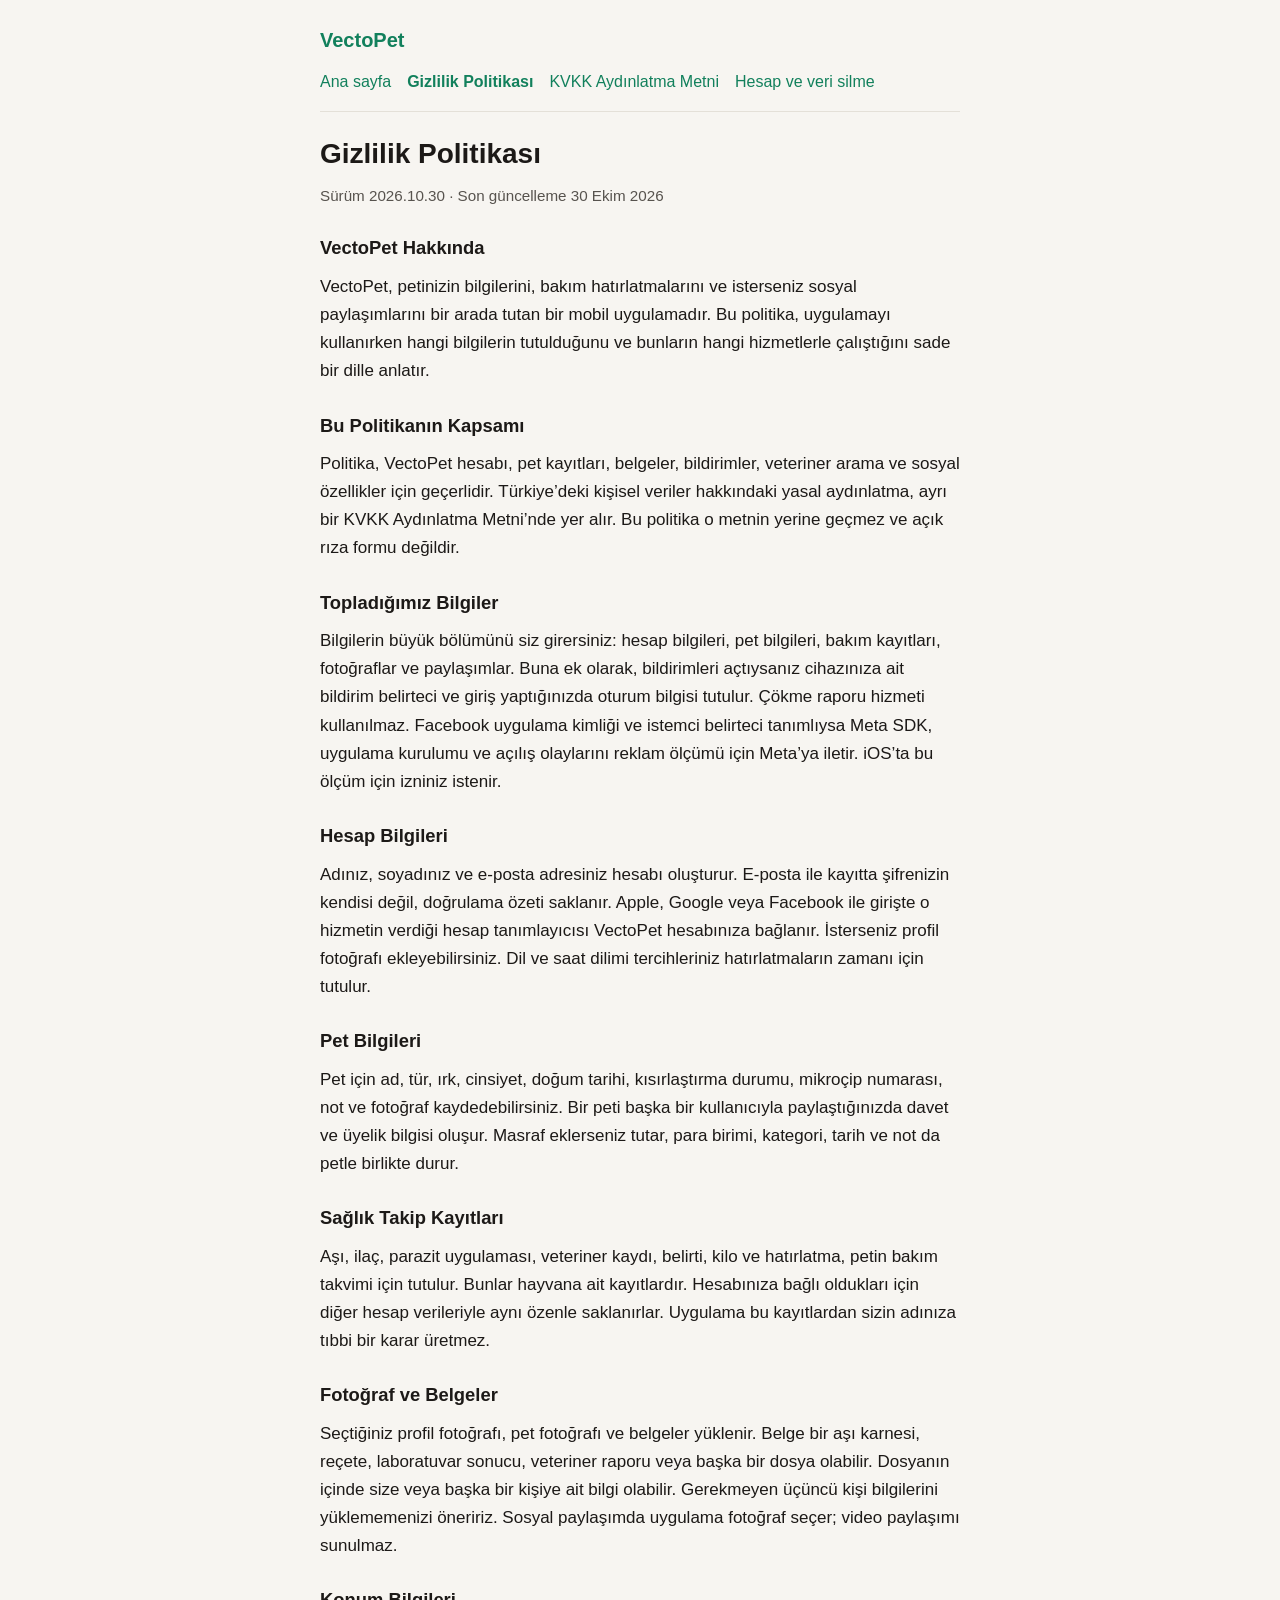
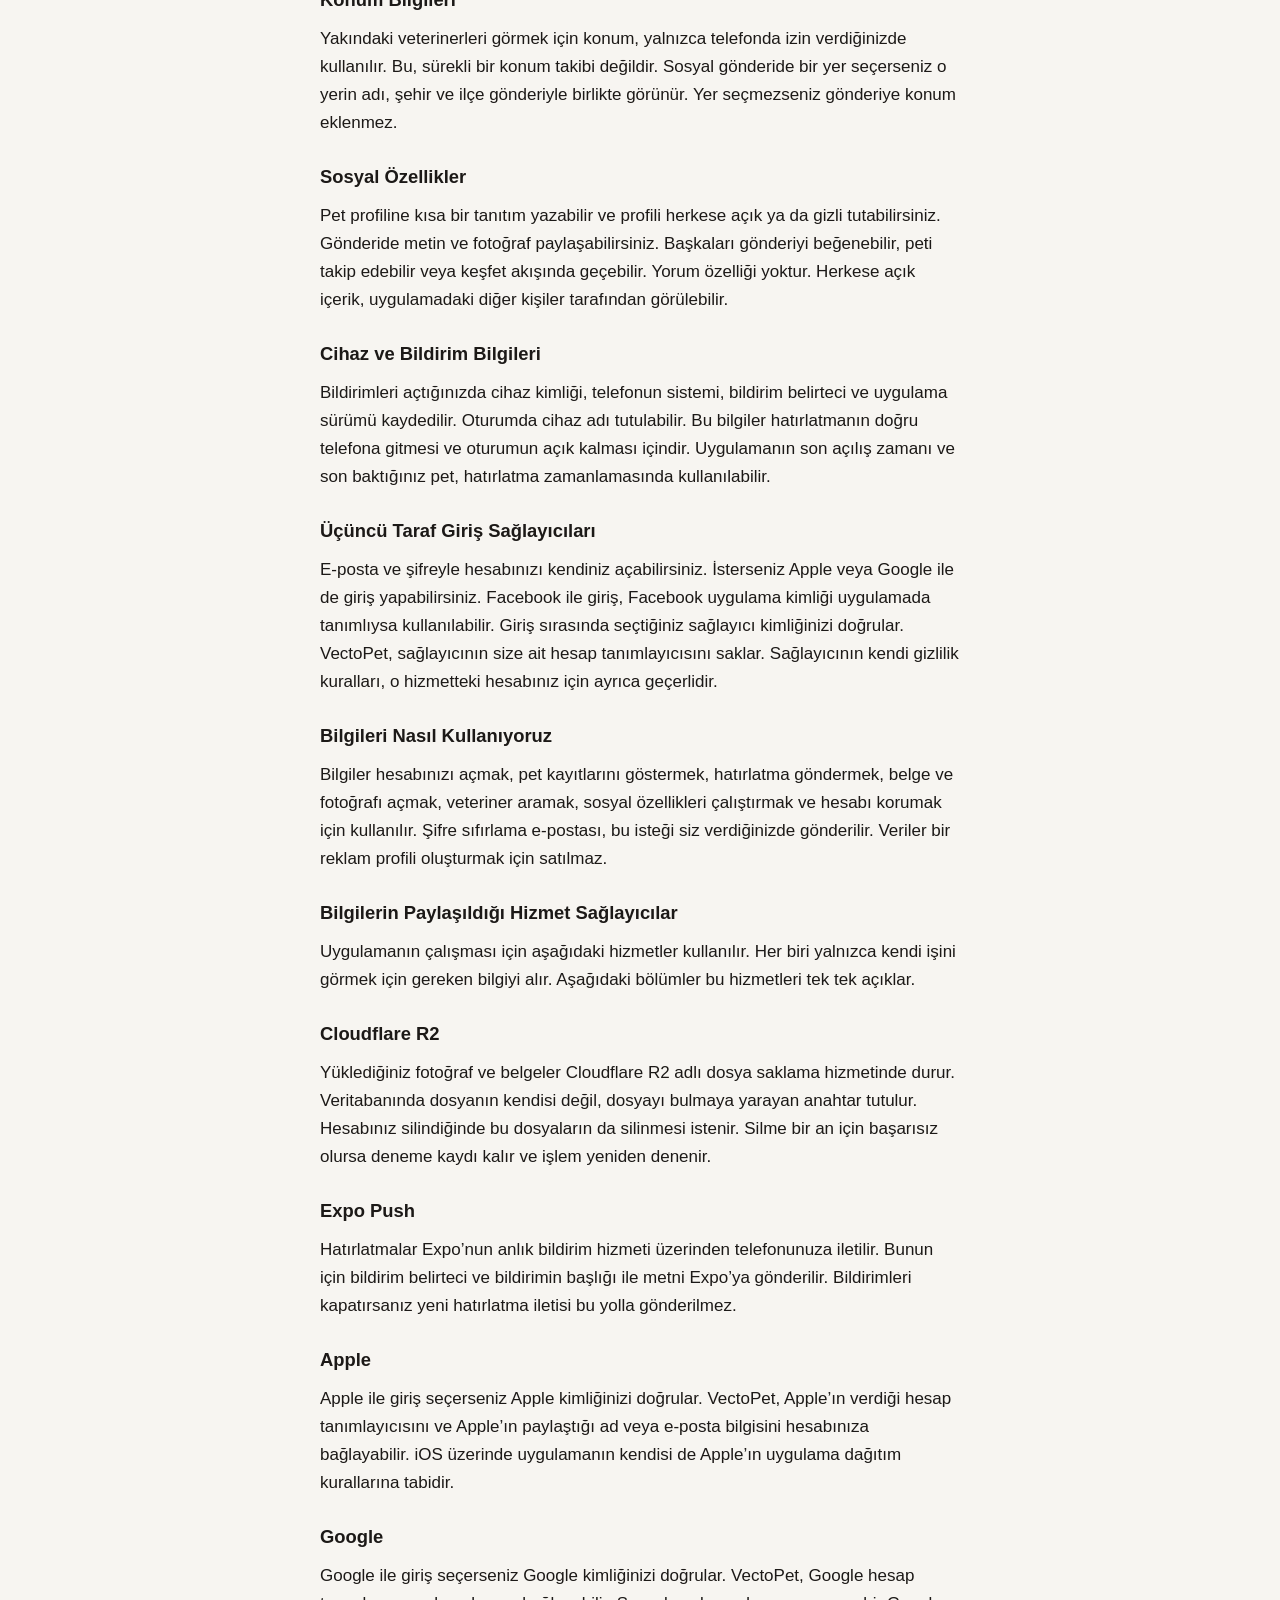
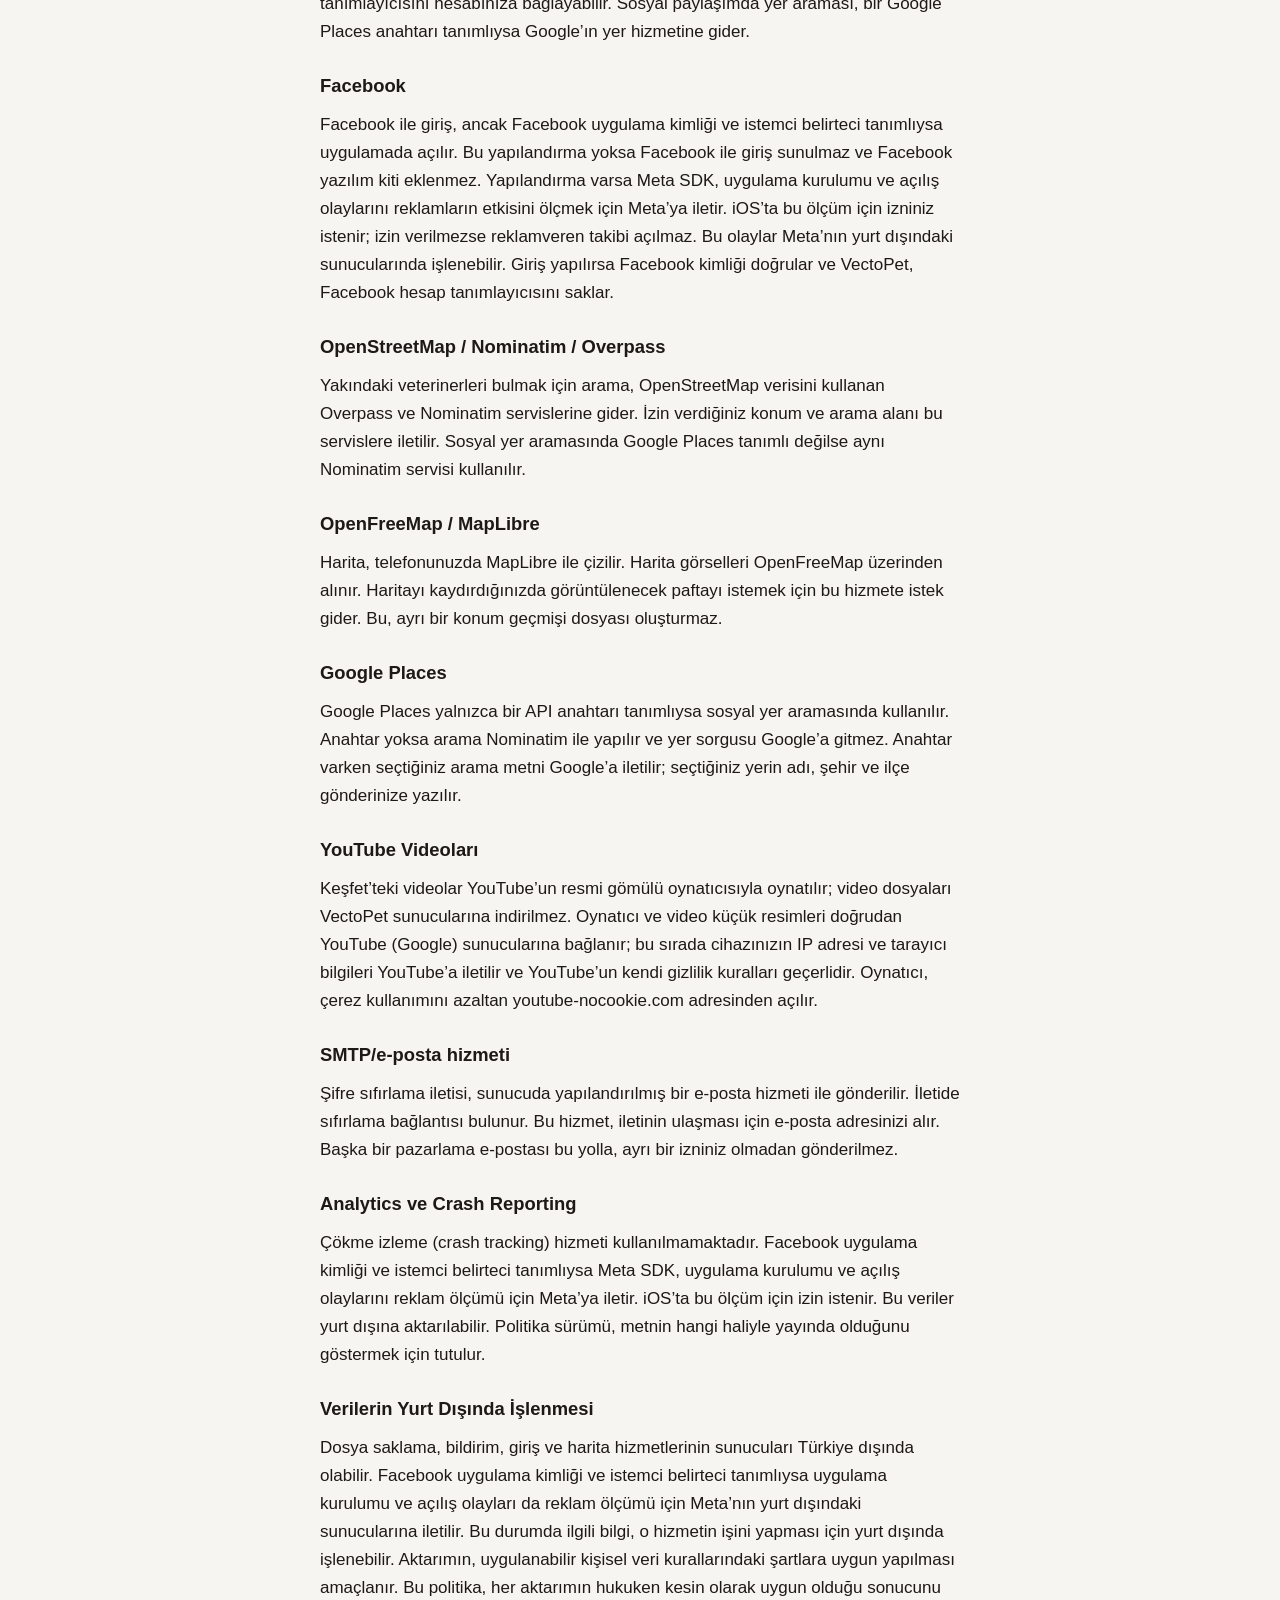
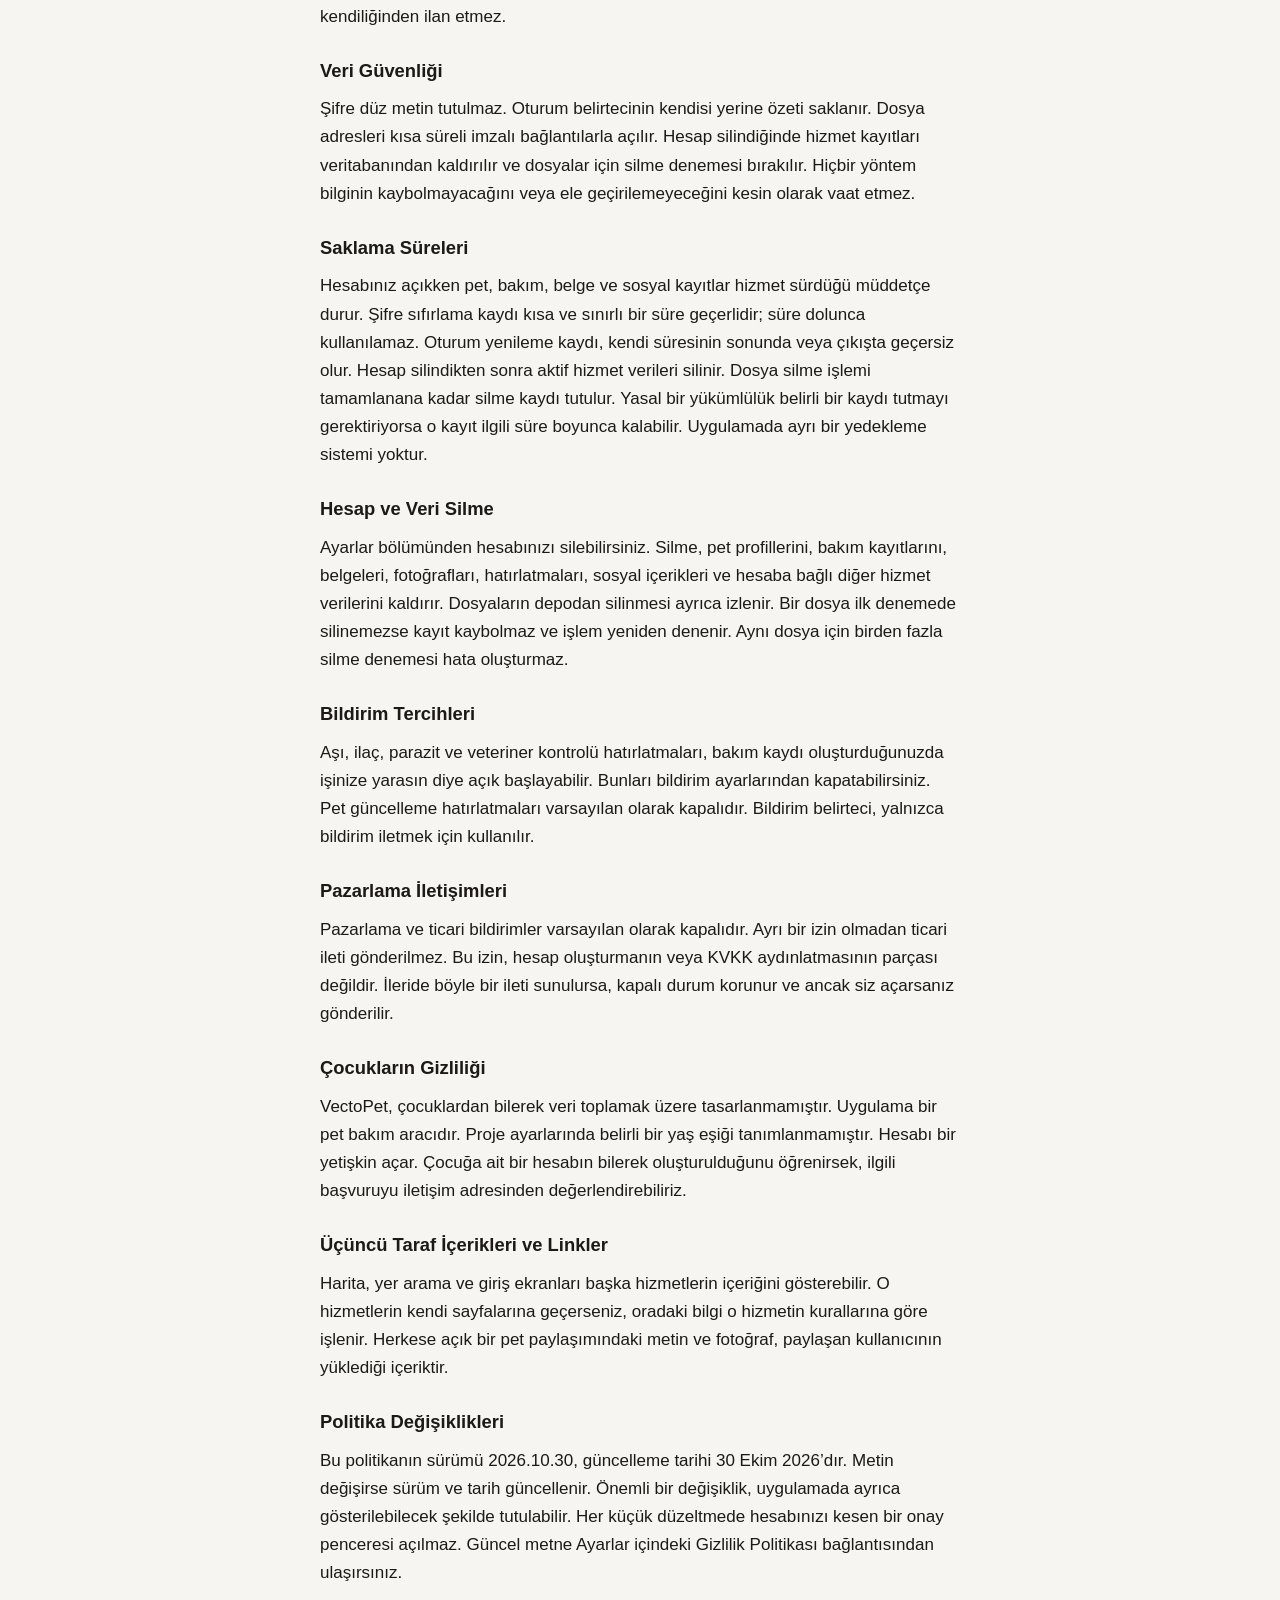
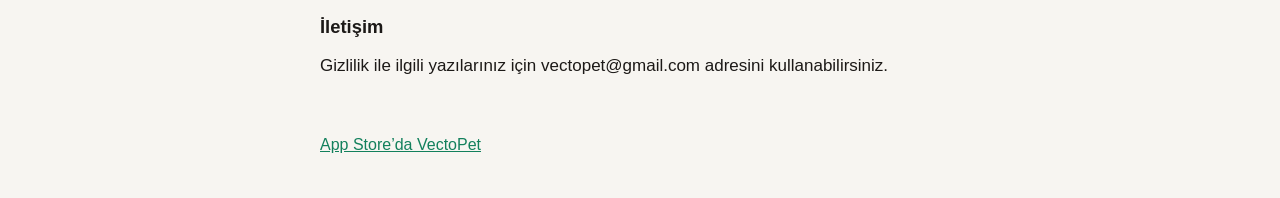
==== privacy/index.html @ a563a7b4 "Publish VectoPet legal pages generated from the app texts. Co-authored-by: Cursor <cursoragent@curso" ====
<!DOCTYPE html>
<html lang="tr">
<head>
  <meta charset="utf-8">
  <meta name="viewport" content="width=device-width, initial-scale=1">
  <title>Gizlilik Politikası · VectoPet</title>
  <link rel="stylesheet" href="../styles.css">
</head>
<body>
  <header>
    <a class="brand" href="../">VectoPet</a>
    <nav aria-label="Sayfalar">
      <a href="../">Ana sayfa</a>
<a href="../privacy/" aria-current="page">Gizlilik Politikası</a>
<a href="../kvkk/">KVKK Aydınlatma Metni</a>
<a href="../delete-account/">Hesap ve veri silme</a>
    </nav>
  </header>
  <main>
    <h1>Gizlilik Politikası</h1>
<p class="meta">Sürüm 2026.10.30 · Son güncelleme 30 Ekim 2026</p>
<section>
<h2>VectoPet Hakkında</h2>
<p>VectoPet, petinizin bilgilerini, bakım hatırlatmalarını ve isterseniz sosyal paylaşımlarını bir arada tutan bir mobil uygulamadır. Bu politika, uygulamayı kullanırken hangi bilgilerin tutulduğunu ve bunların hangi hizmetlerle çalıştığını sade bir dille anlatır.</p>
</section>
<section>
<h2>Bu Politikanın Kapsamı</h2>
<p>Politika, VectoPet hesabı, pet kayıtları, belgeler, bildirimler, veteriner arama ve sosyal özellikler için geçerlidir. Türkiye’deki kişisel veriler hakkındaki yasal aydınlatma, ayrı bir KVKK Aydınlatma Metni’nde yer alır. Bu politika o metnin yerine geçmez ve açık rıza formu değildir.</p>
</section>
<section>
<h2>Topladığımız Bilgiler</h2>
<p>Bilgilerin büyük bölümünü siz girersiniz: hesap bilgileri, pet bilgileri, bakım kayıtları, fotoğraflar ve paylaşımlar. Buna ek olarak, bildirimleri açtıysanız cihazınıza ait bildirim belirteci ve giriş yaptığınızda oturum bilgisi tutulur. Çökme raporu hizmeti kullanılmaz. Facebook uygulama kimliği ve istemci belirteci tanımlıysa Meta SDK, uygulama kurulumu ve açılış olaylarını reklam ölçümü için Meta’ya iletir. iOS’ta bu ölçüm için izniniz istenir.</p>
</section>
<section>
<h2>Hesap Bilgileri</h2>
<p>Adınız, soyadınız ve e-posta adresiniz hesabı oluşturur. E-posta ile kayıtta şifrenizin kendisi değil, doğrulama özeti saklanır. Apple, Google veya Facebook ile girişte o hizmetin verdiği hesap tanımlayıcısı VectoPet hesabınıza bağlanır. İsterseniz profil fotoğrafı ekleyebilirsiniz. Dil ve saat dilimi tercihleriniz hatırlatmaların zamanı için tutulur.</p>
</section>
<section>
<h2>Pet Bilgileri</h2>
<p>Pet için ad, tür, ırk, cinsiyet, doğum tarihi, kısırlaştırma durumu, mikroçip numarası, not ve fotoğraf kaydedebilirsiniz. Bir peti başka bir kullanıcıyla paylaştığınızda davet ve üyelik bilgisi oluşur. Masraf eklerseniz tutar, para birimi, kategori, tarih ve not da petle birlikte durur.</p>
</section>
<section>
<h2>Sağlık Takip Kayıtları</h2>
<p>Aşı, ilaç, parazit uygulaması, veteriner kaydı, belirti, kilo ve hatırlatma, petin bakım takvimi için tutulur. Bunlar hayvana ait kayıtlardır. Hesabınıza bağlı oldukları için diğer hesap verileriyle aynı özenle saklanırlar. Uygulama bu kayıtlardan sizin adınıza tıbbi bir karar üretmez.</p>
</section>
<section>
<h2>Fotoğraf ve Belgeler</h2>
<p>Seçtiğiniz profil fotoğrafı, pet fotoğrafı ve belgeler yüklenir. Belge bir aşı karnesi, reçete, laboratuvar sonucu, veteriner raporu veya başka bir dosya olabilir. Dosyanın içinde size veya başka bir kişiye ait bilgi olabilir. Gerekmeyen üçüncü kişi bilgilerini yüklememenizi öneririz. Sosyal paylaşımda uygulama fotoğraf seçer; video paylaşımı sunulmaz.</p>
</section>
<section>
<h2>Konum Bilgileri</h2>
<p>Yakındaki veterinerleri görmek için konum, yalnızca telefonda izin verdiğinizde kullanılır. Bu, sürekli bir konum takibi değildir. Sosyal gönderide bir yer seçerseniz o yerin adı, şehir ve ilçe gönderiyle birlikte görünür. Yer seçmezseniz gönderiye konum eklenmez.</p>
</section>
<section>
<h2>Sosyal Özellikler</h2>
<p>Pet profiline kısa bir tanıtım yazabilir ve profili herkese açık ya da gizli tutabilirsiniz. Gönderide metin ve fotoğraf paylaşabilirsiniz. Başkaları gönderiyi beğenebilir, peti takip edebilir veya keşfet akışında geçebilir. Yorum özelliği yoktur. Herkese açık içerik, uygulamadaki diğer kişiler tarafından görülebilir.</p>
</section>
<section>
<h2>Cihaz ve Bildirim Bilgileri</h2>
<p>Bildirimleri açtığınızda cihaz kimliği, telefonun sistemi, bildirim belirteci ve uygulama sürümü kaydedilir. Oturumda cihaz adı tutulabilir. Bu bilgiler hatırlatmanın doğru telefona gitmesi ve oturumun açık kalması içindir. Uygulamanın son açılış zamanı ve son baktığınız pet, hatırlatma zamanlamasında kullanılabilir.</p>
</section>
<section>
<h2>Üçüncü Taraf Giriş Sağlayıcıları</h2>
<p>E-posta ve şifreyle hesabınızı kendiniz açabilirsiniz. İsterseniz Apple veya Google ile de giriş yapabilirsiniz. Facebook ile giriş, Facebook uygulama kimliği uygulamada tanımlıysa kullanılabilir. Giriş sırasında seçtiğiniz sağlayıcı kimliğinizi doğrular. VectoPet, sağlayıcının size ait hesap tanımlayıcısını saklar. Sağlayıcının kendi gizlilik kuralları, o hizmetteki hesabınız için ayrıca geçerlidir.</p>
</section>
<section>
<h2>Bilgileri Nasıl Kullanıyoruz</h2>
<p>Bilgiler hesabınızı açmak, pet kayıtlarını göstermek, hatırlatma göndermek, belge ve fotoğrafı açmak, veteriner aramak, sosyal özellikleri çalıştırmak ve hesabı korumak için kullanılır. Şifre sıfırlama e-postası, bu isteği siz verdiğinizde gönderilir. Veriler bir reklam profili oluşturmak için satılmaz.</p>
</section>
<section>
<h2>Bilgilerin Paylaşıldığı Hizmet Sağlayıcılar</h2>
<p>Uygulamanın çalışması için aşağıdaki hizmetler kullanılır. Her biri yalnızca kendi işini görmek için gereken bilgiyi alır. Aşağıdaki bölümler bu hizmetleri tek tek açıklar.</p>
</section>
<section>
<h2>Cloudflare R2</h2>
<p>Yüklediğiniz fotoğraf ve belgeler Cloudflare R2 adlı dosya saklama hizmetinde durur. Veritabanında dosyanın kendisi değil, dosyayı bulmaya yarayan anahtar tutulur. Hesabınız silindiğinde bu dosyaların da silinmesi istenir. Silme bir an için başarısız olursa deneme kaydı kalır ve işlem yeniden denenir.</p>
</section>
<section>
<h2>Expo Push</h2>
<p>Hatırlatmalar Expo’nun anlık bildirim hizmeti üzerinden telefonunuza iletilir. Bunun için bildirim belirteci ve bildirimin başlığı ile metni Expo’ya gönderilir. Bildirimleri kapatırsanız yeni hatırlatma iletisi bu yolla gönderilmez.</p>
</section>
<section>
<h2>Apple</h2>
<p>Apple ile giriş seçerseniz Apple kimliğinizi doğrular. VectoPet, Apple’ın verdiği hesap tanımlayıcısını ve Apple’ın paylaştığı ad veya e-posta bilgisini hesabınıza bağlayabilir. iOS üzerinde uygulamanın kendisi de Apple’ın uygulama dağıtım kurallarına tabidir.</p>
</section>
<section>
<h2>Google</h2>
<p>Google ile giriş seçerseniz Google kimliğinizi doğrular. VectoPet, Google hesap tanımlayıcısını hesabınıza bağlayabilir. Sosyal paylaşımda yer araması, bir Google Places anahtarı tanımlıysa Google’ın yer hizmetine gider.</p>
</section>
<section>
<h2>Facebook</h2>
<p>Facebook ile giriş, ancak Facebook uygulama kimliği ve istemci belirteci tanımlıysa uygulamada açılır. Bu yapılandırma yoksa Facebook ile giriş sunulmaz ve Facebook yazılım kiti eklenmez. Yapılandırma varsa Meta SDK, uygulama kurulumu ve açılış olaylarını reklamların etkisini ölçmek için Meta’ya iletir. iOS’ta bu ölçüm için izniniz istenir; izin verilmezse reklamveren takibi açılmaz. Bu olaylar Meta’nın yurt dışındaki sunucularında işlenebilir. Giriş yapılırsa Facebook kimliği doğrular ve VectoPet, Facebook hesap tanımlayıcısını saklar.</p>
</section>
<section>
<h2>OpenStreetMap / Nominatim / Overpass</h2>
<p>Yakındaki veterinerleri bulmak için arama, OpenStreetMap verisini kullanan Overpass ve Nominatim servislerine gider. İzin verdiğiniz konum ve arama alanı bu servislere iletilir. Sosyal yer aramasında Google Places tanımlı değilse aynı Nominatim servisi kullanılır.</p>
</section>
<section>
<h2>OpenFreeMap / MapLibre</h2>
<p>Harita, telefonunuzda MapLibre ile çizilir. Harita görselleri OpenFreeMap üzerinden alınır. Haritayı kaydırdığınızda görüntülenecek paftayı istemek için bu hizmete istek gider. Bu, ayrı bir konum geçmişi dosyası oluşturmaz.</p>
</section>
<section>
<h2>Google Places</h2>
<p>Google Places yalnızca bir API anahtarı tanımlıysa sosyal yer aramasında kullanılır. Anahtar yoksa arama Nominatim ile yapılır ve yer sorgusu Google’a gitmez. Anahtar varken seçtiğiniz arama metni Google’a iletilir; seçtiğiniz yerin adı, şehir ve ilçe gönderinize yazılır.</p>
</section>
<section>
<h2>YouTube Videoları</h2>
<p>Keşfet’teki videolar YouTube’un resmi gömülü oynatıcısıyla oynatılır; video dosyaları VectoPet sunucularına indirilmez. Oynatıcı ve video küçük resimleri doğrudan YouTube (Google) sunucularına bağlanır; bu sırada cihazınızın IP adresi ve tarayıcı bilgileri YouTube’a iletilir ve YouTube’un kendi gizlilik kuralları geçerlidir. Oynatıcı, çerez kullanımını azaltan youtube-nocookie.com adresinden açılır.</p>
</section>
<section>
<h2>SMTP/e-posta hizmeti</h2>
<p>Şifre sıfırlama iletisi, sunucuda yapılandırılmış bir e-posta hizmeti ile gönderilir. İletide sıfırlama bağlantısı bulunur. Bu hizmet, iletinin ulaşması için e-posta adresinizi alır. Başka bir pazarlama e-postası bu yolla, ayrı bir izniniz olmadan gönderilmez.</p>
</section>
<section>
<h2>Analytics ve Crash Reporting</h2>
<p>Çökme izleme (crash tracking) hizmeti kullanılmamaktadır. Facebook uygulama kimliği ve istemci belirteci tanımlıysa Meta SDK, uygulama kurulumu ve açılış olaylarını reklam ölçümü için Meta’ya iletir. iOS’ta bu ölçüm için izin istenir. Bu veriler yurt dışına aktarılabilir. Politika sürümü, metnin hangi haliyle yayında olduğunu göstermek için tutulur.</p>
</section>
<section>
<h2>Verilerin Yurt Dışında İşlenmesi</h2>
<p>Dosya saklama, bildirim, giriş ve harita hizmetlerinin sunucuları Türkiye dışında olabilir. Facebook uygulama kimliği ve istemci belirteci tanımlıysa uygulama kurulumu ve açılış olayları da reklam ölçümü için Meta’nın yurt dışındaki sunucularına iletilir. Bu durumda ilgili bilgi, o hizmetin işini yapması için yurt dışında işlenebilir. Aktarımın, uygulanabilir kişisel veri kurallarındaki şartlara uygun yapılması amaçlanır. Bu politika, her aktarımın hukuken kesin olarak uygun olduğu sonucunu kendiliğinden ilan etmez.</p>
</section>
<section>
<h2>Veri Güvenliği</h2>
<p>Şifre düz metin tutulmaz. Oturum belirtecinin kendisi yerine özeti saklanır. Dosya adresleri kısa süreli imzalı bağlantılarla açılır. Hesap silindiğinde hizmet kayıtları veritabanından kaldırılır ve dosyalar için silme denemesi bırakılır. Hiçbir yöntem bilginin kaybolmayacağını veya ele geçirilemeyeceğini kesin olarak vaat etmez.</p>
</section>
<section>
<h2>Saklama Süreleri</h2>
<p>Hesabınız açıkken pet, bakım, belge ve sosyal kayıtlar hizmet sürdüğü müddetçe durur. Şifre sıfırlama kaydı kısa ve sınırlı bir süre geçerlidir; süre dolunca kullanılamaz. Oturum yenileme kaydı, kendi süresinin sonunda veya çıkışta geçersiz olur. Hesap silindikten sonra aktif hizmet verileri silinir. Dosya silme işlemi tamamlanana kadar silme kaydı tutulur. Yasal bir yükümlülük belirli bir kaydı tutmayı gerektiriyorsa o kayıt ilgili süre boyunca kalabilir. Uygulamada ayrı bir yedekleme sistemi yoktur.</p>
</section>
<section>
<h2>Hesap ve Veri Silme</h2>
<p>Ayarlar bölümünden hesabınızı silebilirsiniz. Silme, pet profillerini, bakım kayıtlarını, belgeleri, fotoğrafları, hatırlatmaları, sosyal içerikleri ve hesaba bağlı diğer hizmet verilerini kaldırır. Dosyaların depodan silinmesi ayrıca izlenir. Bir dosya ilk denemede silinemezse kayıt kaybolmaz ve işlem yeniden denenir. Aynı dosya için birden fazla silme denemesi hata oluşturmaz.</p>
</section>
<section>
<h2>Bildirim Tercihleri</h2>
<p>Aşı, ilaç, parazit ve veteriner kontrolü hatırlatmaları, bakım kaydı oluşturduğunuzda işinize yarasın diye açık başlayabilir. Bunları bildirim ayarlarından kapatabilirsiniz. Pet güncelleme hatırlatmaları varsayılan olarak kapalıdır. Bildirim belirteci, yalnızca bildirim iletmek için kullanılır.</p>
</section>
<section>
<h2>Pazarlama İletişimleri</h2>
<p>Pazarlama ve ticari bildirimler varsayılan olarak kapalıdır. Ayrı bir izin olmadan ticari ileti gönderilmez. Bu izin, hesap oluşturmanın veya KVKK aydınlatmasının parçası değildir. İleride böyle bir ileti sunulursa, kapalı durum korunur ve ancak siz açarsanız gönderilir.</p>
</section>
<section>
<h2>Çocukların Gizliliği</h2>
<p>VectoPet, çocuklardan bilerek veri toplamak üzere tasarlanmamıştır. Uygulama bir pet bakım aracıdır. Proje ayarlarında belirli bir yaş eşiği tanımlanmamıştır. Hesabı bir yetişkin açar. Çocuğa ait bir hesabın bilerek oluşturulduğunu öğrenirsek, ilgili başvuruyu iletişim adresinden değerlendirebiliriz.</p>
</section>
<section>
<h2>Üçüncü Taraf İçerikleri ve Linkler</h2>
<p>Harita, yer arama ve giriş ekranları başka hizmetlerin içeriğini gösterebilir. O hizmetlerin kendi sayfalarına geçerseniz, oradaki bilgi o hizmetin kurallarına göre işlenir. Herkese açık bir pet paylaşımındaki metin ve fotoğraf, paylaşan kullanıcının yüklediği içeriktir.</p>
</section>
<section>
<h2>Politika Değişiklikleri</h2>
<p>Bu politikanın sürümü 2026.10.30, güncelleme tarihi 30 Ekim 2026’dır. Metin değişirse sürüm ve tarih güncellenir. Önemli bir değişiklik, uygulamada ayrıca gösterilebilecek şekilde tutulabilir. Her küçük düzeltmede hesabınızı kesen bir onay penceresi açılmaz. Güncel metne Ayarlar içindeki Gizlilik Politikası bağlantısından ulaşırsınız.</p>
</section>
<section>
<h2>İletişim</h2>
<p>Gizlilik ile ilgili yazılarınız için vectopet@gmail.com adresini kullanabilirsiniz.</p>
</section>
  </main>
  <footer>
    <a href="https://apps.apple.com/app/id6814173063">App Store’da VectoPet</a>
  </footer>
</body>
</html>
---- styles.css ----
*,
*::before,
*::after { box-sizing: border-box; }

html { font-size: 100%; }

body {
  margin: 0;
  background: #f7f5f1;
  color: #1c1917;
  font-family: -apple-system, BlinkMacSystemFont, "Segoe UI", sans-serif;
  line-height: 1.65;
}

header,
main,
footer {
  width: min(40rem, calc(100% - 2rem));
  margin-inline: auto;
}

header {
  padding-top: 1.5rem;
}

.brand {
  font-size: 1.25rem;
  font-weight: 650;
  text-decoration: none;
}

nav {
  display: flex;
  flex-wrap: wrap;
  gap: 0.75rem 1rem;
  margin-top: 0.75rem;
  padding-bottom: 1rem;
  border-bottom: 1px solid #e4e0d8;
}

nav a { text-decoration: none; }

nav a[aria-current="page"] { font-weight: 650; }

main { padding: 1.5rem 0 2.5rem; }

h1 {
  margin: 0 0 0.75rem;
  font-size: 1.75rem;
  line-height: 1.25;
  font-weight: 650;
}

h2 {
  margin: 1.75rem 0 0.5rem;
  font-size: 1.15rem;
  line-height: 1.35;
  font-weight: 650;
}

p,
li { font-size: 1.0625rem; }

p { margin: 0.75rem 0; }

.meta {
  margin-top: 0;
  color: #57534e;
  font-size: 0.95rem;
}

ol { padding-left: 1.25rem; }

li + li { margin-top: 0.35rem; }

.index-links {
  padding-left: 1.25rem;
}

.index-links li + li { margin-top: 0.5rem; }

a { color: #12805C; }

a:hover { text-decoration-thickness: 2px; }

:focus-visible {
  outline: 2px solid #12805C;
  outline-offset: 3px;
}

footer {
  padding-bottom: 2.5rem;
  color: #57534e;
}
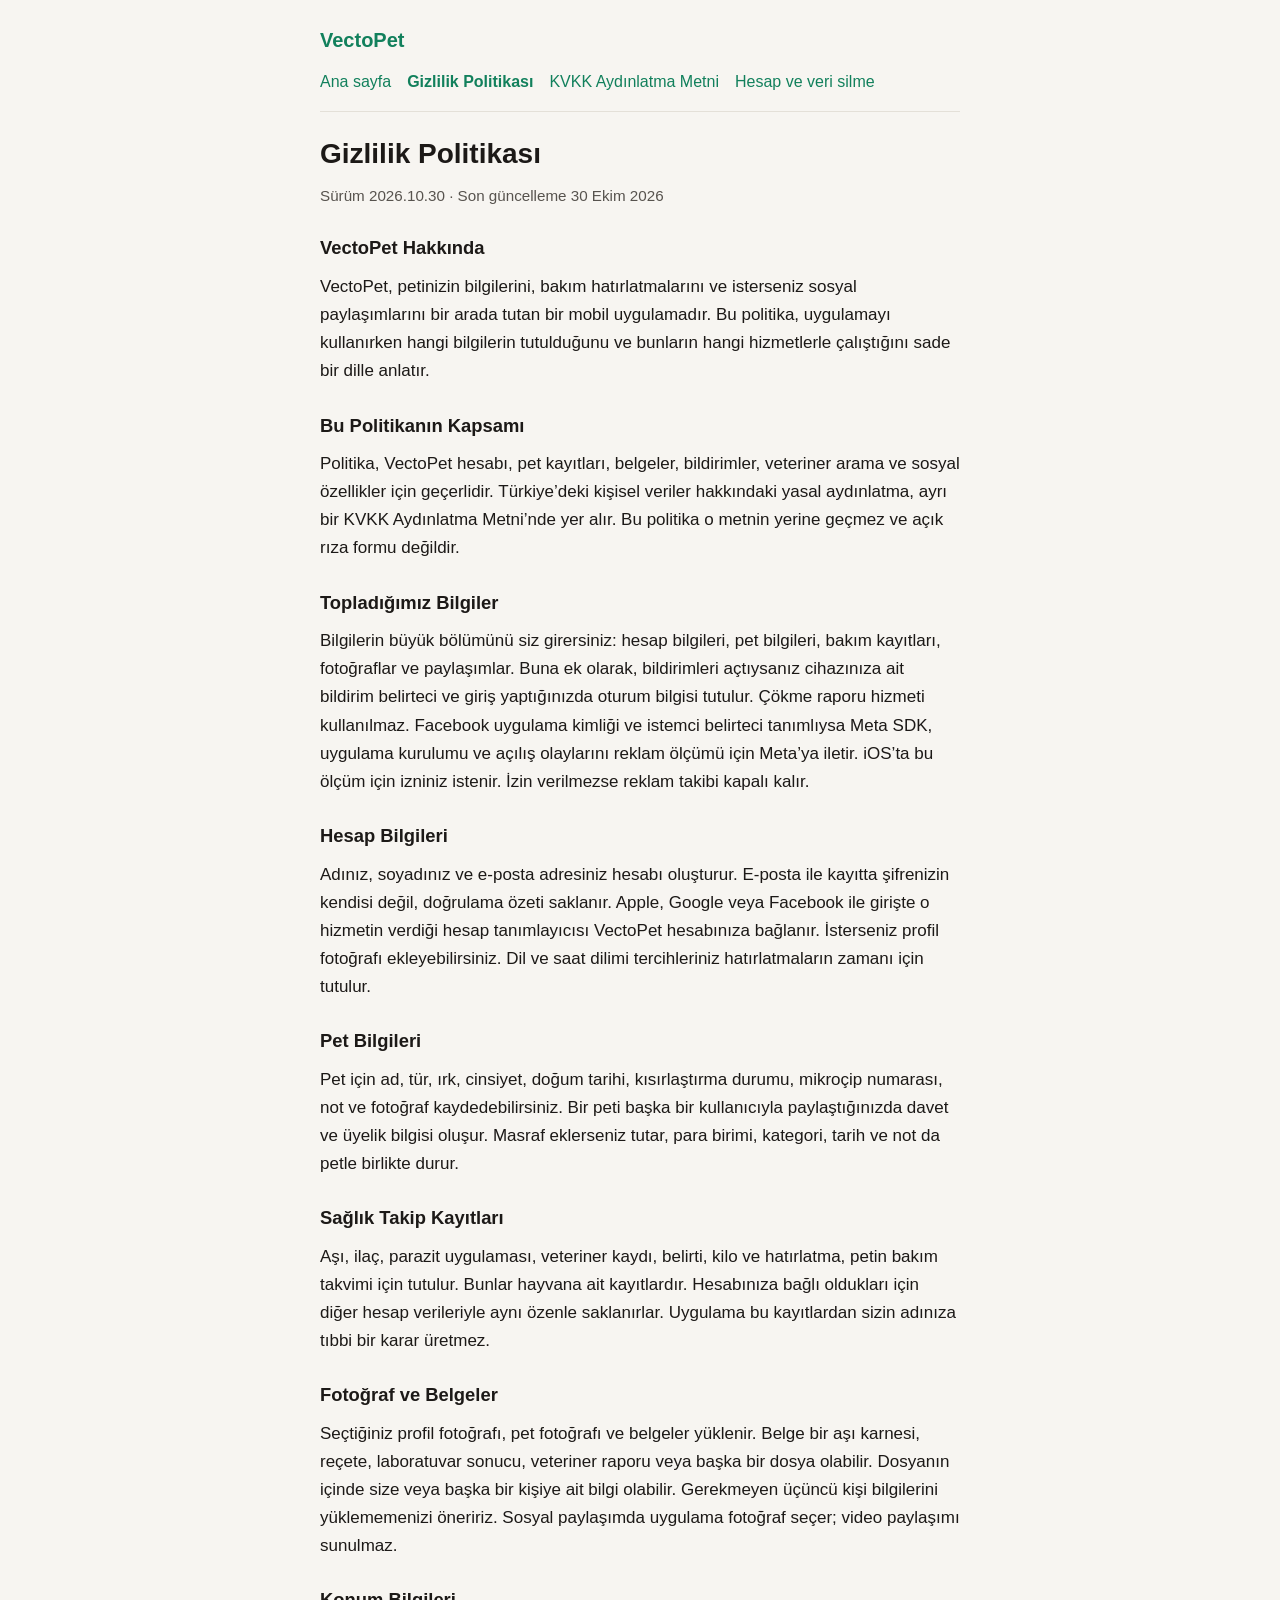
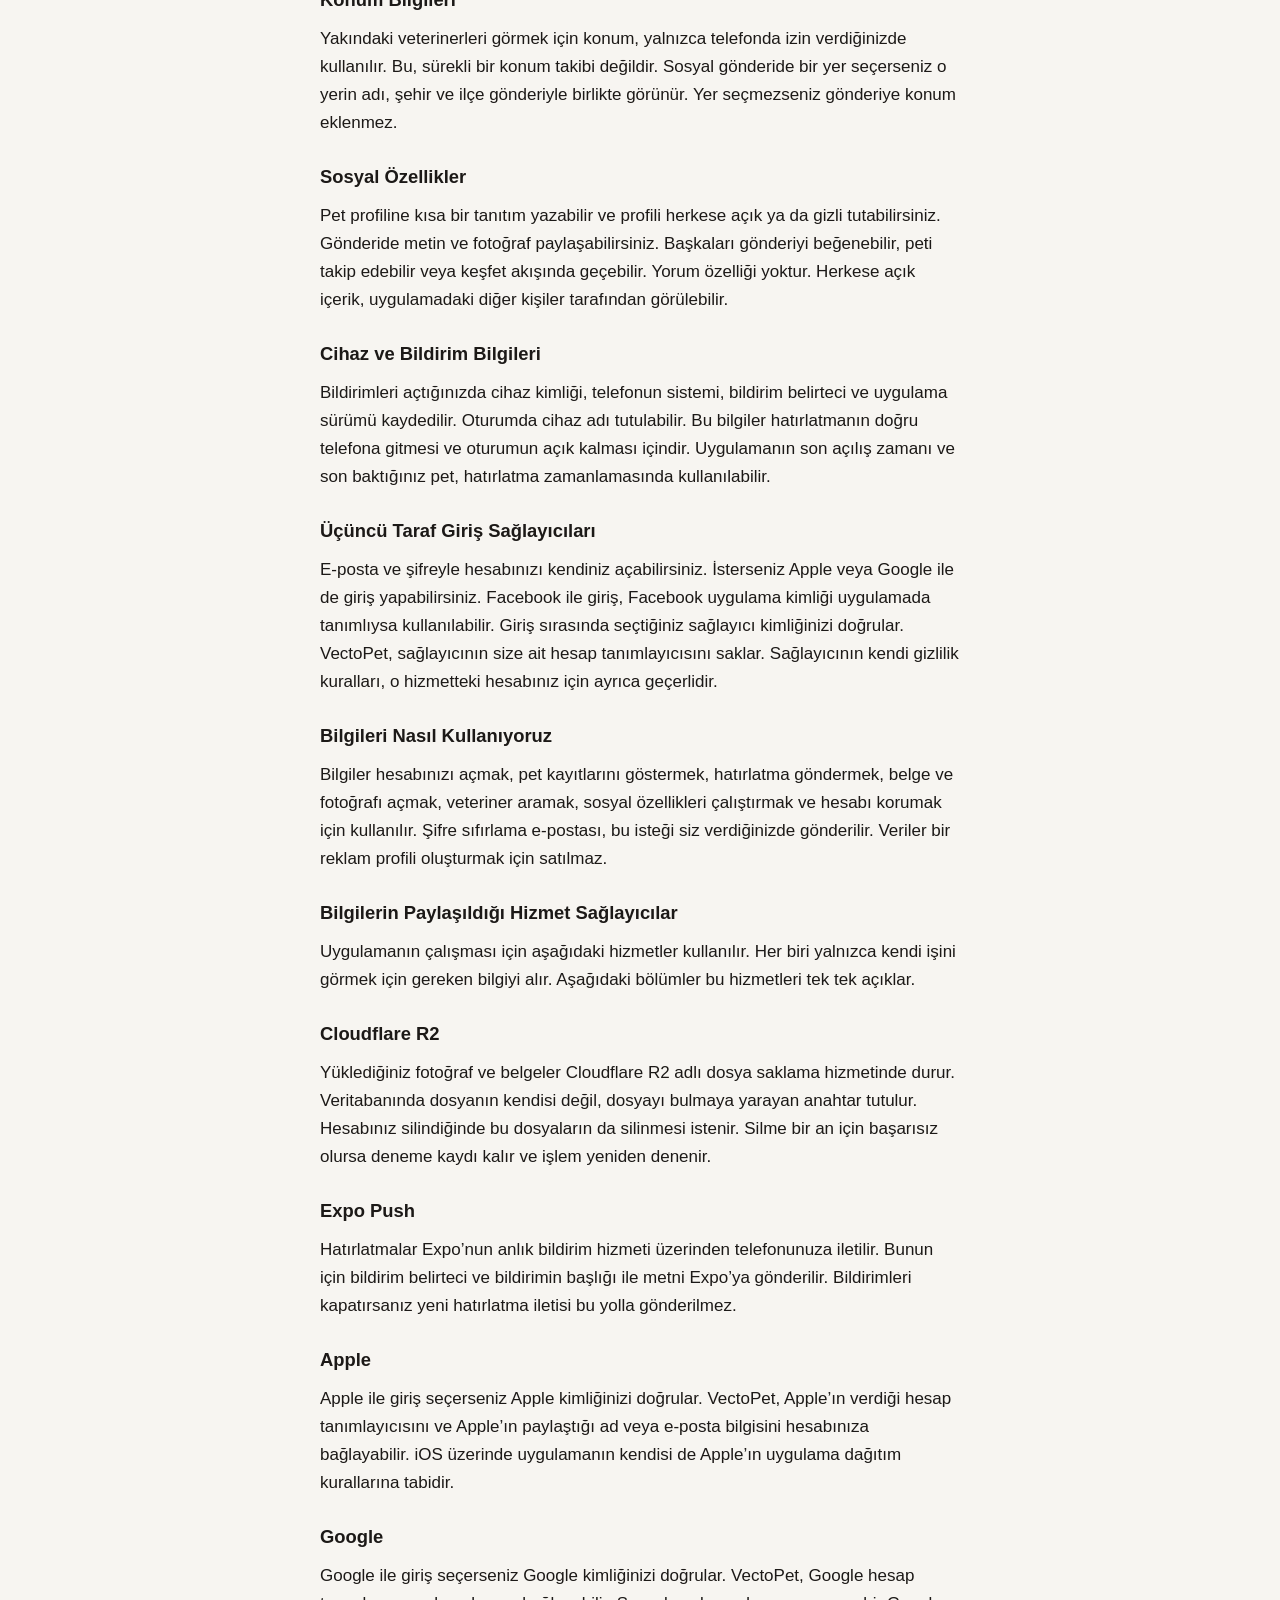
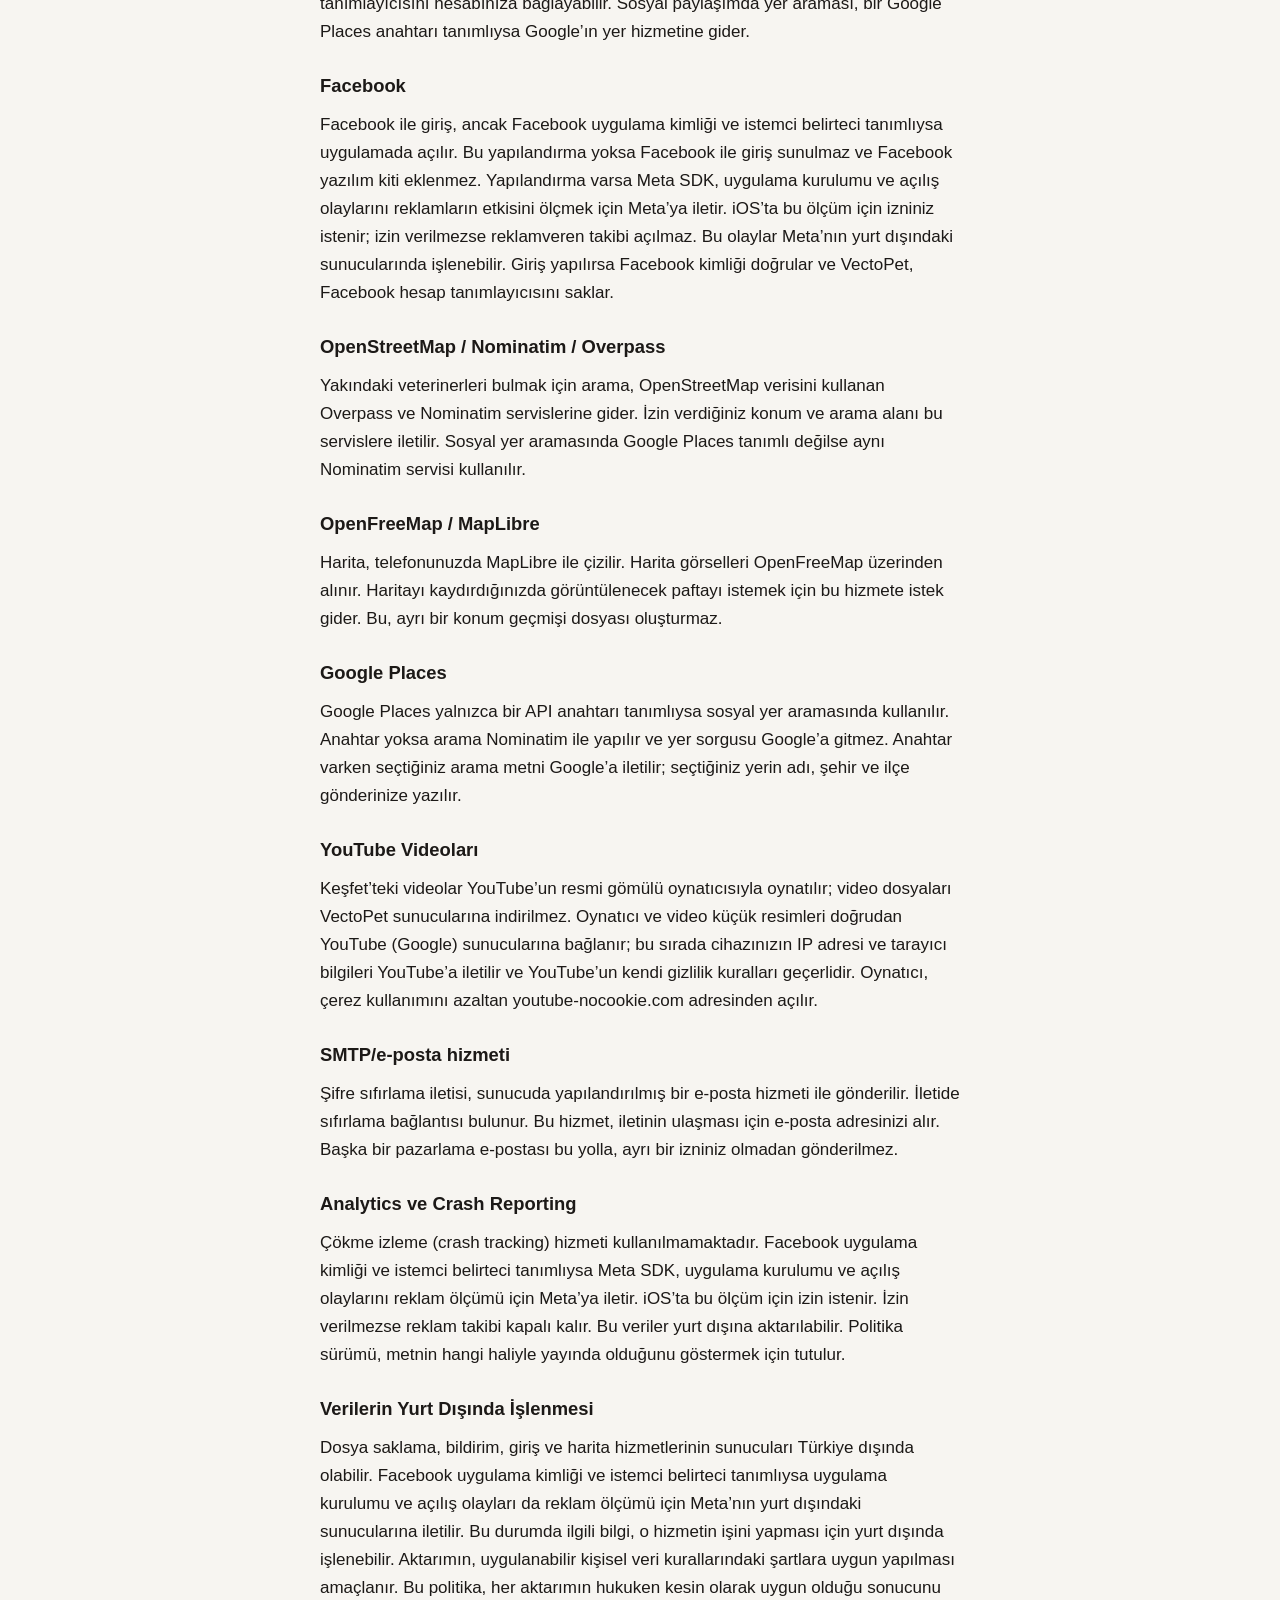
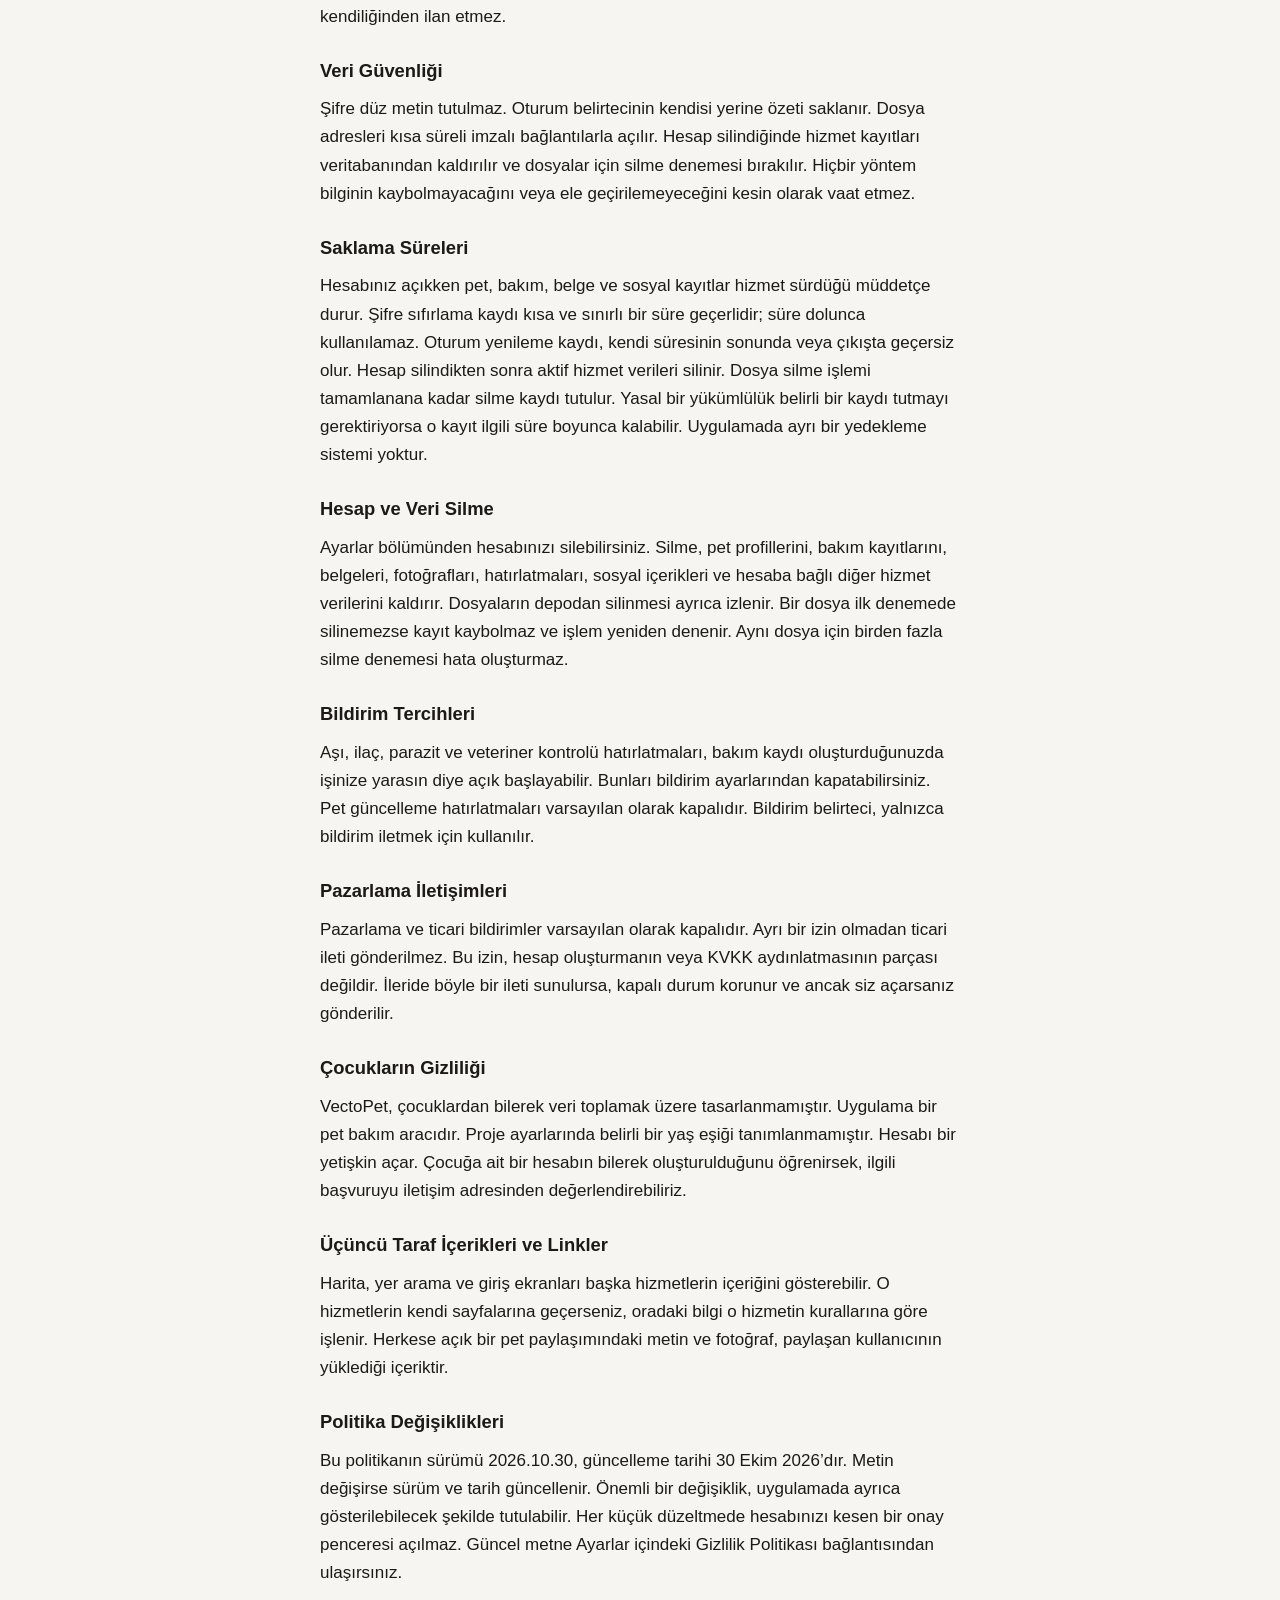
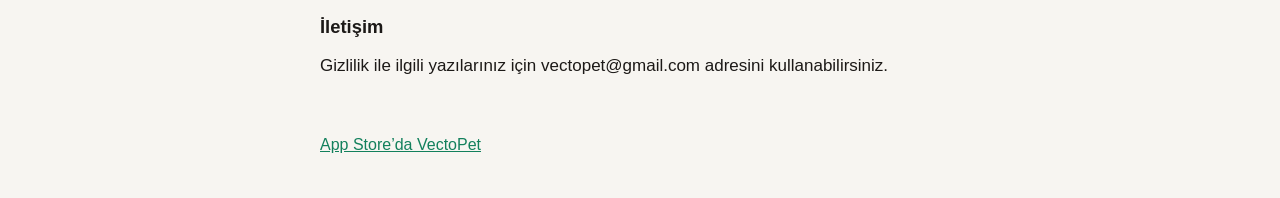
==== commit ab8b93ff: "Say that ad tracking stays off when iOS permission is denied. Co-authored-by: Cursor <cursoragent@cu" ====
--- a/privacy/index.html
+++ b/privacy/index.html
@@ -29,7 +29,7 @@
 </section>
 <section>
 <h2>Topladığımız Bilgiler</h2>
-<p>Bilgilerin büyük bölümünü siz girersiniz: hesap bilgileri, pet bilgileri, bakım kayıtları, fotoğraflar ve paylaşımlar. Buna ek olarak, bildirimleri açtıysanız cihazınıza ait bildirim belirteci ve giriş yaptığınızda oturum bilgisi tutulur. Çökme raporu hizmeti kullanılmaz. Facebook uygulama kimliği ve istemci belirteci tanımlıysa Meta SDK, uygulama kurulumu ve açılış olaylarını reklam ölçümü için Meta’ya iletir. iOS’ta bu ölçüm için izniniz istenir.</p>
+<p>Bilgilerin büyük bölümünü siz girersiniz: hesap bilgileri, pet bilgileri, bakım kayıtları, fotoğraflar ve paylaşımlar. Buna ek olarak, bildirimleri açtıysanız cihazınıza ait bildirim belirteci ve giriş yaptığınızda oturum bilgisi tutulur. Çökme raporu hizmeti kullanılmaz. Facebook uygulama kimliği ve istemci belirteci tanımlıysa Meta SDK, uygulama kurulumu ve açılış olaylarını reklam ölçümü için Meta’ya iletir. iOS’ta bu ölçüm için izniniz istenir. İzin verilmezse reklam takibi kapalı kalır.</p>
 </section>
 <section>
 <h2>Hesap Bilgileri</h2>
@@ -113,7 +113,7 @@
 </section>
 <section>
 <h2>Analytics ve Crash Reporting</h2>
-<p>Çökme izleme (crash tracking) hizmeti kullanılmamaktadır. Facebook uygulama kimliği ve istemci belirteci tanımlıysa Meta SDK, uygulama kurulumu ve açılış olaylarını reklam ölçümü için Meta’ya iletir. iOS’ta bu ölçüm için izin istenir. Bu veriler yurt dışına aktarılabilir. Politika sürümü, metnin hangi haliyle yayında olduğunu göstermek için tutulur.</p>
+<p>Çökme izleme (crash tracking) hizmeti kullanılmamaktadır. Facebook uygulama kimliği ve istemci belirteci tanımlıysa Meta SDK, uygulama kurulumu ve açılış olaylarını reklam ölçümü için Meta’ya iletir. iOS’ta bu ölçüm için izin istenir. İzin verilmezse reklam takibi kapalı kalır. Bu veriler yurt dışına aktarılabilir. Politika sürümü, metnin hangi haliyle yayında olduğunu göstermek için tutulur.</p>
 </section>
 <section>
 <h2>Verilerin Yurt Dışında İşlenmesi</h2>
